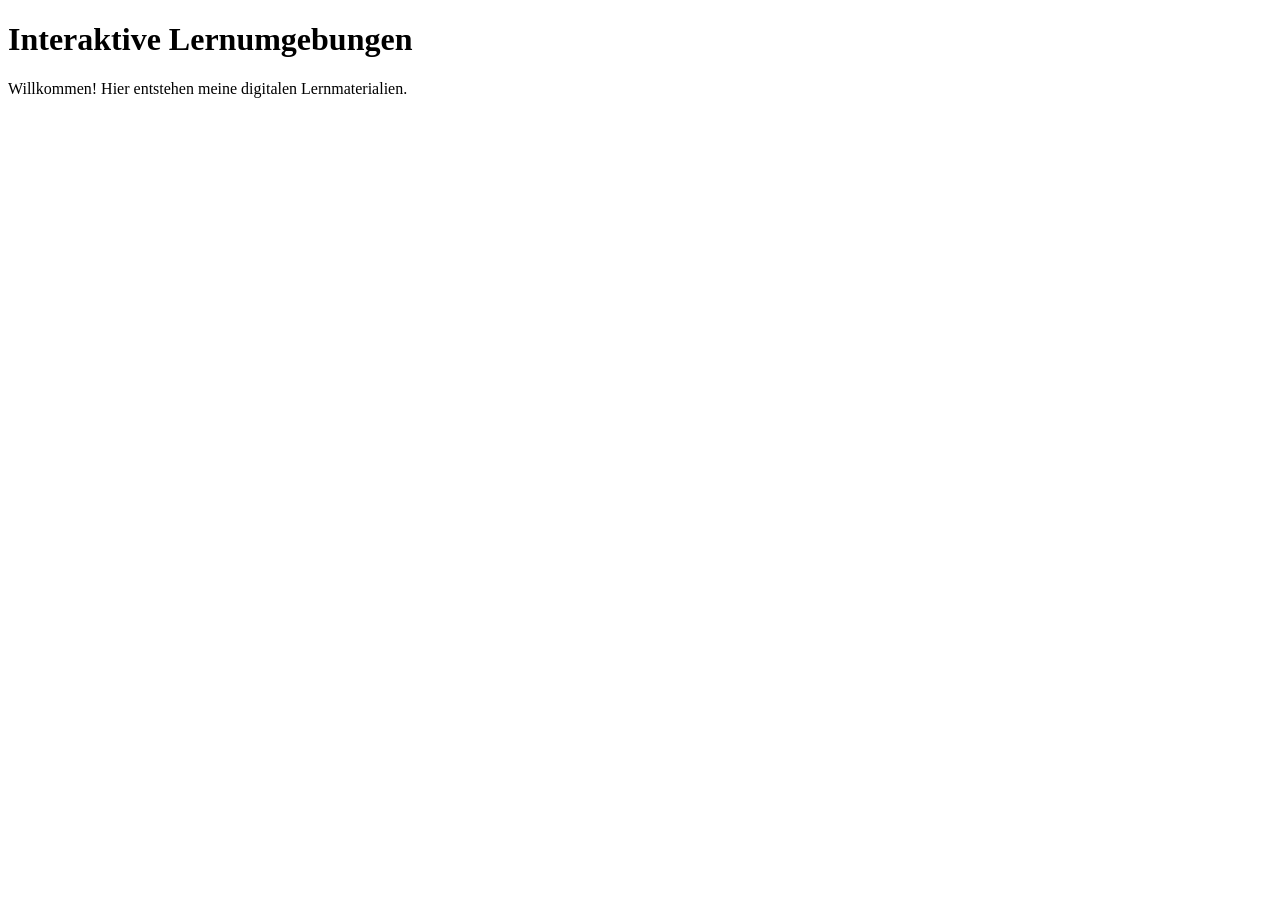
==== index.html @ cdef4839 "Add initial index.html for interactive learning site" ====
<!DOCTYPE html>
<html lang="de">
<head>
  <meta charset="UTF-8">
  <meta name="viewport" content="width=device-width, initial-scale=1.0">
  <title>Interaktive Lernumgebungen</title>
</head>
<body>
  <h1>Interaktive Lernumgebungen</h1>
  <p>Willkommen! Hier entstehen meine digitalen Lernmaterialien.</p>
</body>
</html>
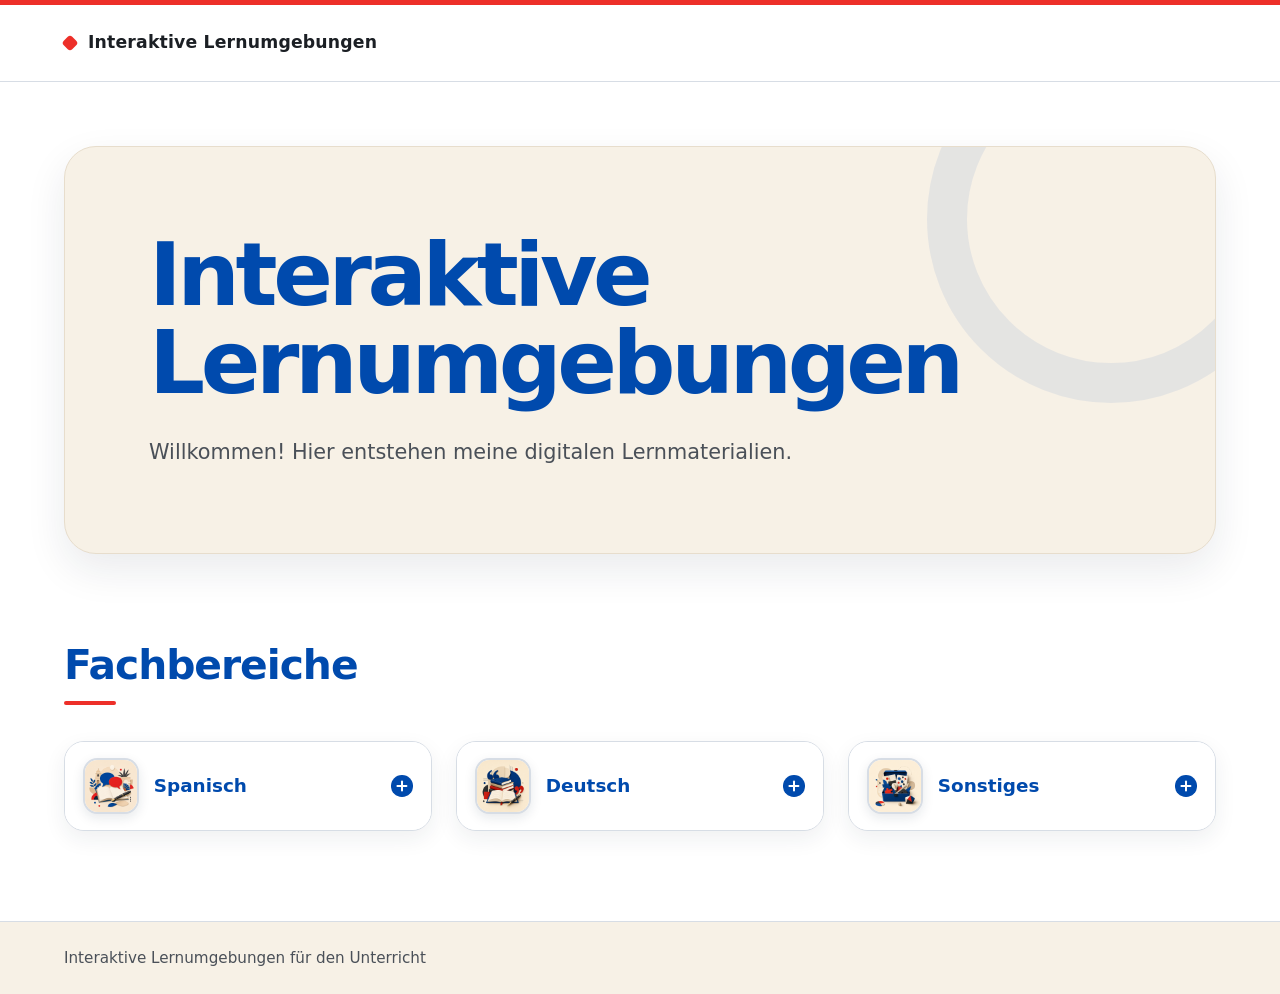
==== commit ae99969f: "Startseite gestalten und Fachbilder ergänzen" ====
--- a/index.html
+++ b/index.html
@@ -3,10 +3,488 @@
 <head>
   <meta charset="UTF-8">
   <meta name="viewport" content="width=device-width, initial-scale=1.0">
+  <meta name="description" content="Interaktive Lernumgebungen und digitale Lernmaterialien für den Unterricht.">
   <title>Interaktive Lernumgebungen</title>
+  <style>
+    :root {
+      color-scheme: light;
+      --blue: #004AAD;
+      --red: #ED2F29;
+      --white: #FFFFFF;
+      --beige: #F7F1E6;
+      --text: #1B1F24;
+      --text-soft: #4A5058;
+      --blue-soft: #EDF4FF;
+      --border: #D7DDE5;
+      --shadow: 0 16px 40px rgba(24, 37, 56, 0.09);
+      --shadow-small: 0 8px 22px rgba(24, 37, 56, 0.07);
+      --radius-large: 2rem;
+      --radius-medium: 1.25rem;
+      --page-width: 72rem;
+    }
+
+    *,
+    *::before,
+    *::after {
+      box-sizing: border-box;
+    }
+
+    html {
+      min-width: 20rem;
+      background: var(--white);
+      scroll-behavior: smooth;
+    }
+
+    body {
+      min-height: 100vh;
+      margin: 0;
+      color: var(--text);
+      background: var(--white);
+      font-family: ui-sans-serif, system-ui, -apple-system, BlinkMacSystemFont, "Segoe UI", sans-serif;
+      font-size: 1rem;
+      line-height: 1.6;
+      -webkit-font-smoothing: antialiased;
+    }
+
+    .skip-link {
+      position: fixed;
+      z-index: 10;
+      top: 0.75rem;
+      left: 0.75rem;
+      padding: 0.7rem 1rem;
+      border-radius: 0.6rem;
+      color: var(--white);
+      background: var(--blue);
+      font-weight: 700;
+      transform: translateY(-200%);
+    }
+
+    .skip-link:focus {
+      outline: 3px solid var(--red);
+      outline-offset: 3px;
+      transform: translateY(0);
+    }
+
+    .site-header {
+      border-top: 0.35rem solid var(--red);
+      border-bottom: 1px solid var(--border);
+      background: var(--white);
+    }
+
+    .header-inner,
+    main,
+    .footer-inner {
+      width: min(calc(100% - 2rem), var(--page-width));
+      margin-inline: auto;
+    }
+
+    .header-inner {
+      display: flex;
+      align-items: center;
+      min-height: 4.75rem;
+    }
+
+    .site-title {
+      display: flex;
+      align-items: center;
+      gap: 0.75rem;
+      margin: 0;
+      color: var(--text);
+      font-size: clamp(0.95rem, 2vw, 1.08rem);
+      font-weight: 750;
+      letter-spacing: 0.01em;
+    }
+
+    .site-title::before {
+      width: 0.75rem;
+      height: 0.75rem;
+      flex: 0 0 auto;
+      border-radius: 0.2rem;
+      background: var(--red);
+      content: "";
+      transform: rotate(45deg);
+    }
+
+    main {
+      padding-block: clamp(1.5rem, 5vw, 4.5rem) clamp(3.5rem, 7vw, 6rem);
+    }
+
+    .welcome {
+      position: relative;
+      isolation: isolate;
+      overflow: hidden;
+      padding: clamp(2rem, 7vw, 5.25rem);
+      border: 1px solid #E7DDCC;
+      border-radius: var(--radius-large);
+      background: var(--beige);
+      box-shadow: var(--shadow);
+    }
+
+    .welcome::after {
+      position: absolute;
+      z-index: -1;
+      top: -7rem;
+      right: -5rem;
+      width: clamp(13rem, 31vw, 23rem);
+      aspect-ratio: 1;
+      border: clamp(1.25rem, 3.5vw, 2.5rem) solid rgba(0, 74, 173, 0.08);
+      border-radius: 50%;
+      content: "";
+    }
+
+    h1,
+    h2,
+    h3,
+    p {
+      margin-top: 0;
+    }
+
+    h1 {
+      max-width: 13ch;
+      margin-bottom: 0;
+      color: var(--blue);
+      font-size: clamp(2.35rem, 8vw, 5.5rem);
+      font-weight: 780;
+      letter-spacing: -0.05em;
+      line-height: 1;
+      text-wrap: balance;
+    }
+
+    .welcome p {
+      max-width: 42rem;
+      margin: clamp(1.25rem, 3vw, 1.8rem) 0 0;
+      color: var(--text-soft);
+      font-size: clamp(1.08rem, 2.2vw, 1.3rem);
+    }
+
+    .subjects {
+      padding-top: clamp(3rem, 7vw, 5.5rem);
+      scroll-margin-top: 1rem;
+    }
+
+    .section-heading {
+      position: relative;
+      width: fit-content;
+      margin-bottom: clamp(1.5rem, 3vw, 2.25rem);
+      color: var(--blue);
+      font-size: clamp(1.75rem, 4vw, 2.55rem);
+      line-height: 1.15;
+      letter-spacing: -0.025em;
+    }
+
+    .section-heading::after {
+      display: block;
+      width: 3.25rem;
+      height: 0.25rem;
+      margin-top: 0.75rem;
+      border-radius: 999px;
+      background: var(--red);
+      content: "";
+    }
+
+    .subject-list {
+      display: grid;
+      grid-template-columns: repeat(auto-fit, minmax(min(100%, 18rem), 1fr));
+      align-items: start;
+      gap: clamp(1rem, 2.5vw, 1.5rem);
+    }
+
+    .subject {
+      overflow: hidden;
+      border: 1px solid var(--border);
+      border-radius: var(--radius-medium);
+      background: var(--white);
+      box-shadow: var(--shadow-small);
+    }
+
+    .subject[open] {
+      border-color: var(--blue);
+      box-shadow: 0 12px 30px rgba(0, 74, 173, 0.12);
+    }
+
+    .subject summary {
+      color: var(--blue);
+      background: var(--white);
+      font-size: 1.15rem;
+      font-weight: 750;
+      line-height: 1.3;
+      cursor: pointer;
+      -webkit-tap-highlight-color: transparent;
+    }
+
+    .summary-content {
+      display: grid;
+      grid-template-columns: auto 1fr auto;
+      align-items: center;
+      gap: 0.9rem;
+      min-height: 5.5rem;
+      padding: 1rem 1.15rem;
+    }
+
+    .subject summary::-webkit-details-marker {
+      display: none;
+    }
+
+    .subject summary::marker {
+      content: "";
+    }
+
+    .subject[open] summary {
+      background: var(--blue-soft);
+    }
+
+    .subject summary:focus-visible {
+      position: relative;
+      z-index: 1;
+      outline: 3px solid var(--blue);
+      outline-offset: -4px;
+      border-radius: calc(var(--radius-medium) - 0.2rem);
+    }
+
+    .subject-image {
+      display: block;
+      width: 3.5rem;
+      height: 3.5rem;
+      border: 2px solid var(--border);
+      border-radius: 0.9rem;
+      background: var(--beige);
+      box-shadow: 0 4px 12px rgba(24, 37, 56, 0.1);
+      object-fit: cover;
+      object-position: center;
+    }
+
+    .toggle-icon {
+      position: relative;
+      width: 1.35rem;
+      height: 1.35rem;
+      border-radius: 50%;
+      background: var(--blue);
+    }
+
+    .toggle-icon::before,
+    .toggle-icon::after {
+      position: absolute;
+      top: 50%;
+      left: 50%;
+      width: 0.7rem;
+      height: 2px;
+      border-radius: 999px;
+      background: var(--white);
+      content: "";
+      transform: translate(-50%, -50%);
+      transition: transform 180ms ease;
+    }
+
+    .toggle-icon::after {
+      transform: translate(-50%, -50%) rotate(90deg);
+    }
+
+    .subject[open] .toggle-icon::after {
+      transform: translate(-50%, -50%) rotate(0deg);
+    }
+
+    .subject-content {
+      padding: 1.25rem;
+      border-top: 1px solid var(--border);
+    }
+
+    .notice {
+      margin: 0;
+      padding: 1rem 1.1rem;
+      border-left: 0.3rem solid var(--red);
+      border-radius: 0 0.75rem 0.75rem 0;
+      color: var(--text);
+      background: var(--beige);
+    }
+
+    .course-list {
+      display: grid;
+      gap: 0.85rem;
+    }
+
+    .course {
+      padding: 1rem;
+      border: 1px solid var(--border);
+      border-radius: 0.9rem;
+      background: var(--white);
+    }
+
+    .course h3 {
+      margin-bottom: 0.65rem;
+      color: var(--blue);
+      font-size: 1.05rem;
+    }
+
+    .course .notice {
+      padding-block: 0.75rem;
+      font-size: 0.95rem;
+    }
+
+    .site-footer {
+      border-top: 1px solid var(--border);
+      background: var(--beige);
+    }
+
+    .footer-inner {
+      padding-block: 1.5rem;
+    }
+
+    .footer-inner p {
+      margin: 0;
+      color: var(--text-soft);
+      font-size: 0.95rem;
+    }
+
+    @media (hover: hover) {
+      .subject summary:hover {
+        background: var(--blue-soft);
+      }
+    }
+
+    @media (max-width: 34rem) {
+      .header-inner,
+      main,
+      .footer-inner {
+        width: min(calc(100% - 1.25rem), var(--page-width));
+      }
+
+      .welcome {
+        border-radius: 1.5rem;
+      }
+
+      .summary-content {
+        min-height: 5rem;
+      }
+    }
+
+    @media (prefers-reduced-motion: reduce) {
+      html {
+        scroll-behavior: auto;
+      }
+
+      *,
+      *::before,
+      *::after {
+        transition-duration: 0.01ms !important;
+        animation-duration: 0.01ms !important;
+        animation-iteration-count: 1 !important;
+      }
+    }
+
+    @media (prefers-contrast: more) {
+      :root {
+        --text-soft: #262B31;
+        --border: #68717C;
+      }
+
+      .subject,
+      .course,
+      .welcome {
+        border-width: 2px;
+      }
+
+      .subject summary:focus-visible {
+        outline-width: 4px;
+      }
+    }
+  </style>
 </head>
 <body>
-  <h1>Interaktive Lernumgebungen</h1>
-  <p>Willkommen! Hier entstehen meine digitalen Lernmaterialien.</p>
+  <a class="skip-link" href="#faecher">Zu den Fachbereichen</a>
+
+  <header class="site-header">
+    <div class="header-inner">
+      <p class="site-title">Interaktive Lernumgebungen</p>
+    </div>
+  </header>
+
+  <main>
+    <section class="welcome" aria-labelledby="page-title">
+      <h1 id="page-title">Interaktive Lernumgebungen</h1>
+      <p>Willkommen! Hier entstehen meine digitalen Lernmaterialien.</p>
+    </section>
+
+    <section class="subjects" id="faecher" aria-labelledby="subjects-heading">
+      <h2 class="section-heading" id="subjects-heading">Fachbereiche</h2>
+
+      <div class="subject-list">
+        <details class="subject">
+          <summary>
+            <span class="summary-content">
+              <img class="subject-image" src="assets/images/spanisch.png" alt="" aria-hidden="true" width="56" height="56">
+              <span>Spanisch</span>
+              <span class="toggle-icon" aria-hidden="true"></span>
+            </span>
+          </summary>
+          <div class="subject-content">
+            <div class="course-list">
+              <section class="course" aria-labelledby="course-spanisch-ef">
+                <h3 id="course-spanisch-ef">EF</h3>
+                <p class="notice">Materialien folgen</p>
+                <!-- Später hier Themen ergänzen; innerhalb der Themen folgen die Lernspiele. -->
+              </section>
+
+              <section class="course" aria-labelledby="course-spanisch-q1">
+                <h3 id="course-spanisch-q1">Q1</h3>
+                <p class="notice">Materialien folgen</p>
+                <!-- Später hier Themen ergänzen; innerhalb der Themen folgen die Lernspiele. -->
+              </section>
+
+              <!-- Weitere Jahrgänge oder Kurse für Spanisch hier ergänzen. -->
+            </div>
+          </div>
+        </details>
+
+        <details class="subject">
+          <summary>
+            <span class="summary-content">
+              <img class="subject-image" src="assets/images/deutsch.png" alt="" aria-hidden="true" width="56" height="56">
+              <span>Deutsch</span>
+              <span class="toggle-icon" aria-hidden="true"></span>
+            </span>
+          </summary>
+          <div class="subject-content">
+            <div class="course-list">
+              <section class="course" aria-labelledby="course-ef">
+                <h3 id="course-ef">EF</h3>
+                <p class="notice">Materialien folgen</p>
+                <!-- Später hier Themen ergänzen; innerhalb der Themen folgen die Lernspiele. -->
+              </section>
+
+              <section class="course" aria-labelledby="course-q1">
+                <h3 id="course-q1">Q1</h3>
+                <p class="notice">Materialien folgen</p>
+                <!-- Später hier Themen ergänzen; innerhalb der Themen folgen die Lernspiele. -->
+              </section>
+
+              <!-- Weitere Jahrgänge oder Kurse für Deutsch hier ergänzen. -->
+            </div>
+          </div>
+        </details>
+
+        <details class="subject">
+          <summary>
+            <span class="summary-content">
+              <img class="subject-image" src="assets/images/sonstiges.png" alt="" aria-hidden="true" width="56" height="56">
+              <span>Sonstiges</span>
+              <span class="toggle-icon" aria-hidden="true"></span>
+            </span>
+          </summary>
+          <div class="subject-content">
+            <p class="notice">Hier entstehen gerade neue Lernmaterialien.</p>
+            <!-- Später hier Kurse oder Sammlungen ergänzen. Darunter folgen Themen und Lernspiele. -->
+          </div>
+        </details>
+
+        <!-- Weitere Fachbereiche als details-Elemente innerhalb dieser Liste ergänzen. -->
+      </div>
+    </section>
+  </main>
+
+  <footer class="site-footer">
+    <div class="footer-inner">
+      <p>Interaktive Lernumgebungen für den Unterricht</p>
+    </div>
+  </footer>
 </body>
 </html>
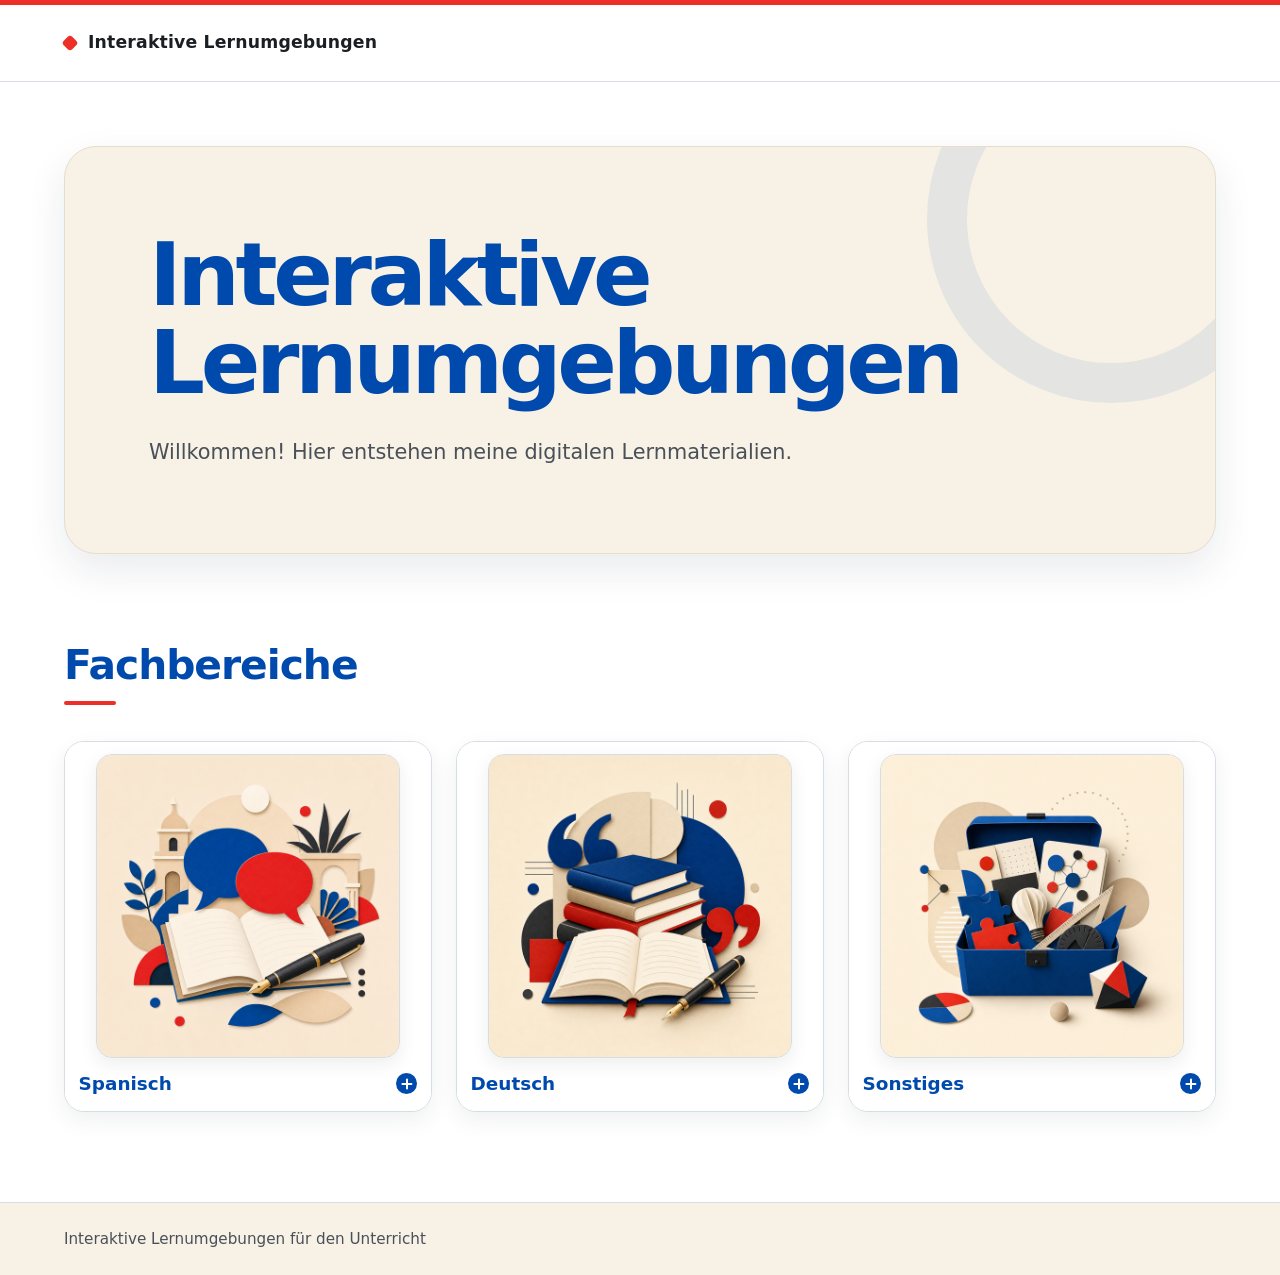
==== commit b505d264: "Fachbilder auf der Startseite vergrößern" ====
--- a/index.html
+++ b/index.html
@@ -184,7 +184,7 @@
 
     .subject-list {
       display: grid;
-      grid-template-columns: repeat(auto-fit, minmax(min(100%, 18rem), 1fr));
+      grid-template-columns: repeat(3, minmax(0, 1fr));
       align-items: start;
       gap: clamp(1rem, 2.5vw, 1.5rem);
     }
@@ -214,11 +214,18 @@
 
     .summary-content {
       display: grid;
-      grid-template-columns: auto 1fr auto;
+      grid-template-columns: minmax(0, 1fr) auto;
+      grid-template-areas:
+        "image image"
+        "name toggle";
       align-items: center;
-      gap: 0.9rem;
-      min-height: 5.5rem;
-      padding: 1rem 1.15rem;
+      column-gap: 1rem;
+      row-gap: 0.85rem;
+      padding: 0.75rem 0.85rem 1rem;
+    }
+
+    .summary-content > span:not(.toggle-icon) {
+      grid-area: name;
     }
 
     .subject summary::-webkit-details-marker {
@@ -242,18 +249,22 @@
     }
 
     .subject-image {
+      grid-area: image;
       display: block;
-      width: 3.5rem;
-      height: 3.5rem;
-      border: 2px solid var(--border);
-      border-radius: 0.9rem;
+      width: min(100%, 19rem);
+      height: auto;
+      aspect-ratio: 1;
+      margin-inline: auto;
+      border: 1px solid var(--border);
+      border-radius: 1rem;
       background: var(--beige);
-      box-shadow: 0 4px 12px rgba(24, 37, 56, 0.1);
-      object-fit: cover;
+      box-shadow: 0 6px 18px rgba(24, 37, 56, 0.08);
+      object-fit: contain;
       object-position: center;
     }
 
     .toggle-icon {
+      grid-area: toggle;
       position: relative;
       width: 1.35rem;
       height: 1.35rem;
@@ -320,6 +331,41 @@
       font-size: 0.95rem;
     }
 
+    .material-link {
+      display: block;
+      padding: 1rem;
+      border: 1px solid #D8C8B0;
+      border-radius: 0.85rem;
+      color: var(--text);
+      background: var(--beige);
+      font-weight: 750;
+      text-decoration: none;
+      box-shadow: 0 5px 14px rgba(24, 37, 56, 0.06);
+    }
+
+    .material-link strong {
+      display: block;
+      margin-bottom: 0.15rem;
+      color: var(--blue);
+      font-size: 1.05rem;
+    }
+
+    .material-link span {
+      color: var(--text-soft);
+      font-size: 0.92rem;
+      font-weight: 500;
+    }
+
+    .material-link:hover {
+      border-color: var(--blue);
+      background: var(--blue-soft);
+    }
+
+    .material-link:focus-visible {
+      outline: 3px solid var(--blue);
+      outline-offset: 3px;
+    }
+
     .site-footer {
       border-top: 1px solid var(--border);
       background: var(--beige);
@@ -338,6 +384,18 @@
     @media (hover: hover) {
       .subject summary:hover {
         background: var(--blue-soft);
+      }
+    }
+
+    @media (max-width: 58rem) {
+      .subject-list {
+        grid-template-columns: repeat(2, minmax(0, 1fr));
+      }
+    }
+
+    @media (max-width: 40rem) {
+      .subject-list {
+        grid-template-columns: minmax(0, 1fr);
       }
     }
 
@@ -353,7 +411,7 @@
       }
 
       .summary-content {
-        min-height: 5rem;
+        padding: 0.65rem 0.7rem 0.9rem;
       }
     }
 
@@ -420,8 +478,10 @@
             <div class="course-list">
               <section class="course" aria-labelledby="course-spanisch-ef">
                 <h3 id="course-spanisch-ef">EF</h3>
-                <p class="notice">Materialien folgen</p>
-                <!-- Später hier Themen ergänzen; innerhalb der Themen folgen die Lernspiele. -->
+                <a class="material-link" href="spanisch/ef/ser-und-estar/index.html">
+                  <strong>¿Ser o estar?</strong>
+                  <span>Interaktives Lernquiz · 15 Aufgaben</span>
+                </a>
               </section>
 
               <section class="course" aria-labelledby="course-spanisch-q1">
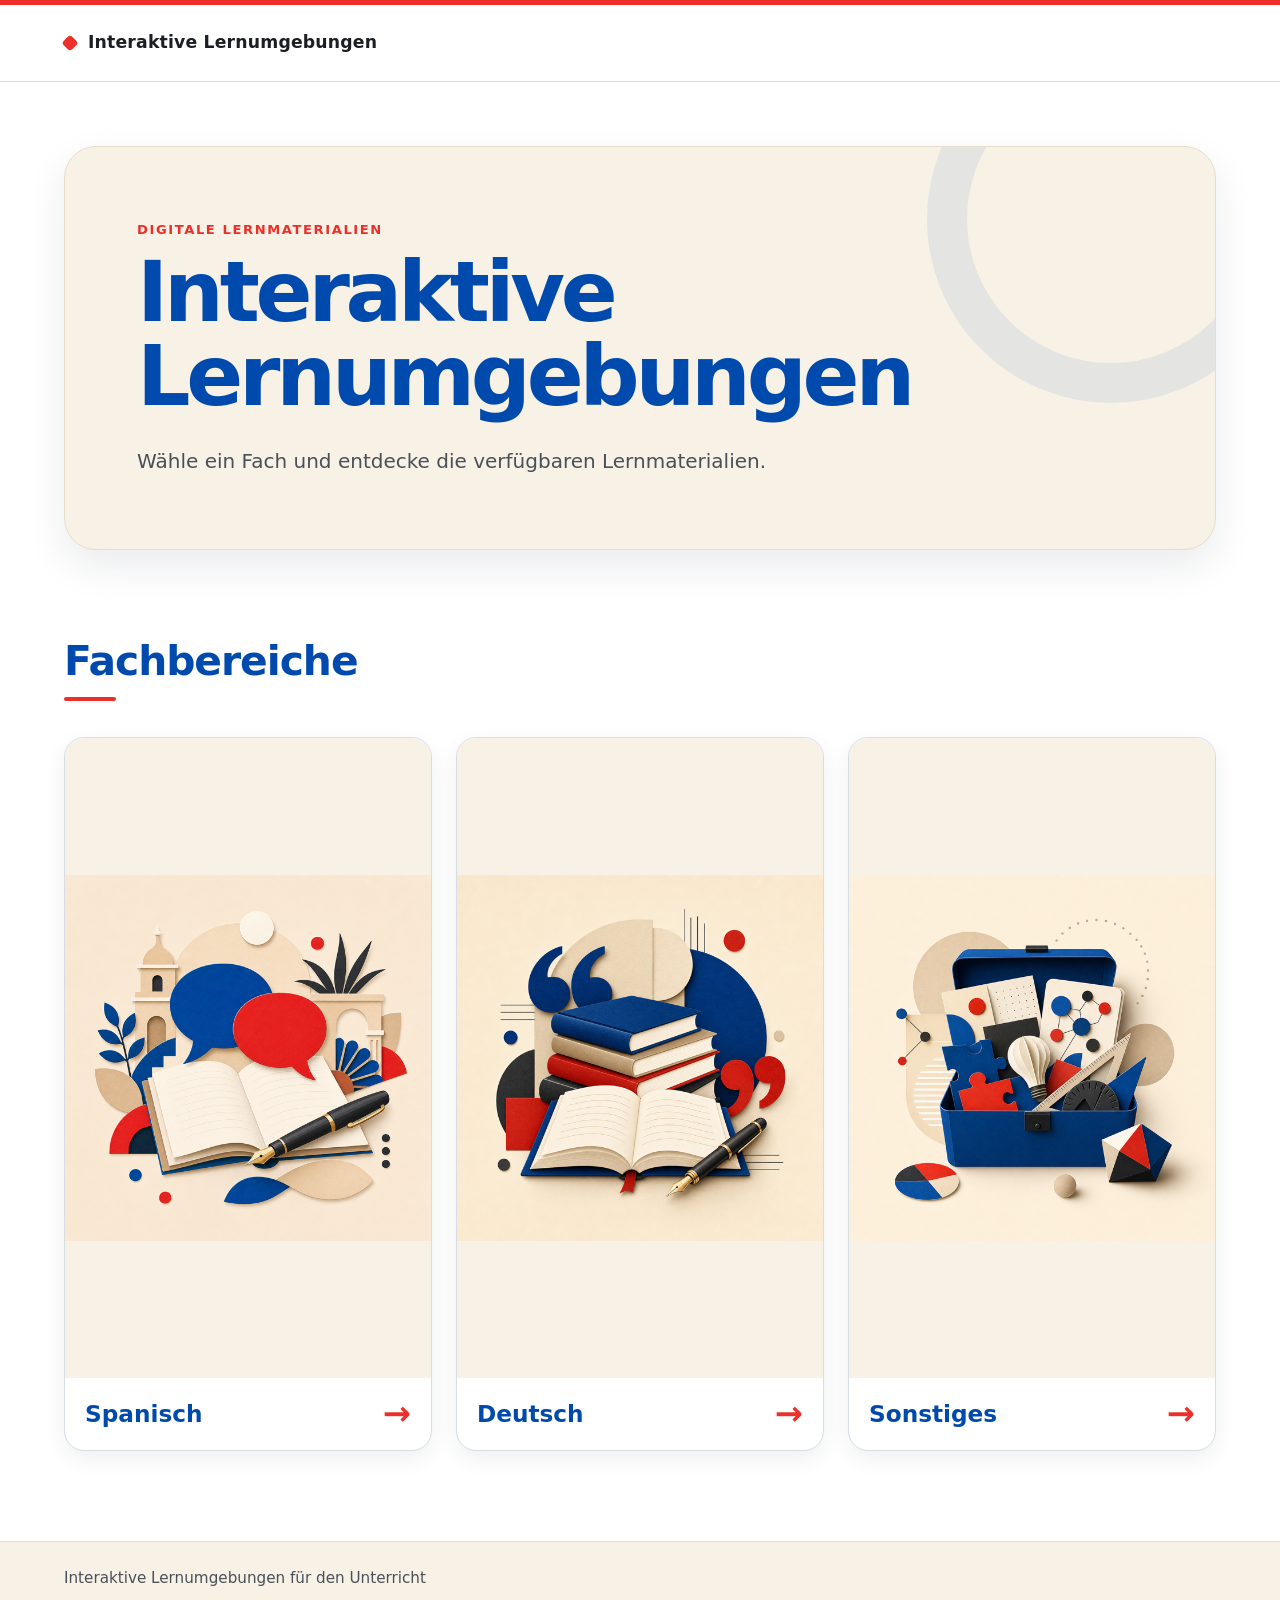
==== commit 8e91b28c: "Lernumgebungen nach Fächern und Jahrgangsstufen neu strukturieren Neue Übersichtsseiten für Spanisch" ====
--- a/index.html
+++ b/index.html
@@ -4,545 +4,47 @@
   <meta charset="UTF-8">
   <meta name="viewport" content="width=device-width, initial-scale=1.0">
   <meta name="description" content="Interaktive Lernumgebungen und digitale Lernmaterialien für den Unterricht.">
+  <meta name="robots" content="noindex, nofollow, noarchive">
   <title>Interaktive Lernumgebungen</title>
-  <style>
-    :root {
-      color-scheme: light;
-      --blue: #004AAD;
-      --red: #ED2F29;
-      --white: #FFFFFF;
-      --beige: #F7F1E6;
-      --text: #1B1F24;
-      --text-soft: #4A5058;
-      --blue-soft: #EDF4FF;
-      --border: #D7DDE5;
-      --shadow: 0 16px 40px rgba(24, 37, 56, 0.09);
-      --shadow-small: 0 8px 22px rgba(24, 37, 56, 0.07);
-      --radius-large: 2rem;
-      --radius-medium: 1.25rem;
-      --page-width: 72rem;
-    }
-
-    *,
-    *::before,
-    *::after {
-      box-sizing: border-box;
-    }
-
-    html {
-      min-width: 20rem;
-      background: var(--white);
-      scroll-behavior: smooth;
-    }
-
-    body {
-      min-height: 100vh;
-      margin: 0;
-      color: var(--text);
-      background: var(--white);
-      font-family: ui-sans-serif, system-ui, -apple-system, BlinkMacSystemFont, "Segoe UI", sans-serif;
-      font-size: 1rem;
-      line-height: 1.6;
-      -webkit-font-smoothing: antialiased;
-    }
-
-    .skip-link {
-      position: fixed;
-      z-index: 10;
-      top: 0.75rem;
-      left: 0.75rem;
-      padding: 0.7rem 1rem;
-      border-radius: 0.6rem;
-      color: var(--white);
-      background: var(--blue);
-      font-weight: 700;
-      transform: translateY(-200%);
-    }
-
-    .skip-link:focus {
-      outline: 3px solid var(--red);
-      outline-offset: 3px;
-      transform: translateY(0);
-    }
-
-    .site-header {
-      border-top: 0.35rem solid var(--red);
-      border-bottom: 1px solid var(--border);
-      background: var(--white);
-    }
-
-    .header-inner,
-    main,
-    .footer-inner {
-      width: min(calc(100% - 2rem), var(--page-width));
-      margin-inline: auto;
-    }
-
-    .header-inner {
-      display: flex;
-      align-items: center;
-      min-height: 4.75rem;
-    }
-
-    .site-title {
-      display: flex;
-      align-items: center;
-      gap: 0.75rem;
-      margin: 0;
-      color: var(--text);
-      font-size: clamp(0.95rem, 2vw, 1.08rem);
-      font-weight: 750;
-      letter-spacing: 0.01em;
-    }
-
-    .site-title::before {
-      width: 0.75rem;
-      height: 0.75rem;
-      flex: 0 0 auto;
-      border-radius: 0.2rem;
-      background: var(--red);
-      content: "";
-      transform: rotate(45deg);
-    }
-
-    main {
-      padding-block: clamp(1.5rem, 5vw, 4.5rem) clamp(3.5rem, 7vw, 6rem);
-    }
-
-    .welcome {
-      position: relative;
-      isolation: isolate;
-      overflow: hidden;
-      padding: clamp(2rem, 7vw, 5.25rem);
-      border: 1px solid #E7DDCC;
-      border-radius: var(--radius-large);
-      background: var(--beige);
-      box-shadow: var(--shadow);
-    }
-
-    .welcome::after {
-      position: absolute;
-      z-index: -1;
-      top: -7rem;
-      right: -5rem;
-      width: clamp(13rem, 31vw, 23rem);
-      aspect-ratio: 1;
-      border: clamp(1.25rem, 3.5vw, 2.5rem) solid rgba(0, 74, 173, 0.08);
-      border-radius: 50%;
-      content: "";
-    }
-
-    h1,
-    h2,
-    h3,
-    p {
-      margin-top: 0;
-    }
-
-    h1 {
-      max-width: 13ch;
-      margin-bottom: 0;
-      color: var(--blue);
-      font-size: clamp(2.35rem, 8vw, 5.5rem);
-      font-weight: 780;
-      letter-spacing: -0.05em;
-      line-height: 1;
-      text-wrap: balance;
-    }
-
-    .welcome p {
-      max-width: 42rem;
-      margin: clamp(1.25rem, 3vw, 1.8rem) 0 0;
-      color: var(--text-soft);
-      font-size: clamp(1.08rem, 2.2vw, 1.3rem);
-    }
-
-    .subjects {
-      padding-top: clamp(3rem, 7vw, 5.5rem);
-      scroll-margin-top: 1rem;
-    }
-
-    .section-heading {
-      position: relative;
-      width: fit-content;
-      margin-bottom: clamp(1.5rem, 3vw, 2.25rem);
-      color: var(--blue);
-      font-size: clamp(1.75rem, 4vw, 2.55rem);
-      line-height: 1.15;
-      letter-spacing: -0.025em;
-    }
-
-    .section-heading::after {
-      display: block;
-      width: 3.25rem;
-      height: 0.25rem;
-      margin-top: 0.75rem;
-      border-radius: 999px;
-      background: var(--red);
-      content: "";
-    }
-
-    .subject-list {
-      display: grid;
-      grid-template-columns: repeat(3, minmax(0, 1fr));
-      align-items: start;
-      gap: clamp(1rem, 2.5vw, 1.5rem);
-    }
-
-    .subject {
-      overflow: hidden;
-      border: 1px solid var(--border);
-      border-radius: var(--radius-medium);
-      background: var(--white);
-      box-shadow: var(--shadow-small);
-    }
-
-    .subject[open] {
-      border-color: var(--blue);
-      box-shadow: 0 12px 30px rgba(0, 74, 173, 0.12);
-    }
-
-    .subject summary {
-      color: var(--blue);
-      background: var(--white);
-      font-size: 1.15rem;
-      font-weight: 750;
-      line-height: 1.3;
-      cursor: pointer;
-      -webkit-tap-highlight-color: transparent;
-    }
-
-    .summary-content {
-      display: grid;
-      grid-template-columns: minmax(0, 1fr) auto;
-      grid-template-areas:
-        "image image"
-        "name toggle";
-      align-items: center;
-      column-gap: 1rem;
-      row-gap: 0.85rem;
-      padding: 0.75rem 0.85rem 1rem;
-    }
-
-    .summary-content > span:not(.toggle-icon) {
-      grid-area: name;
-    }
-
-    .subject summary::-webkit-details-marker {
-      display: none;
-    }
-
-    .subject summary::marker {
-      content: "";
-    }
-
-    .subject[open] summary {
-      background: var(--blue-soft);
-    }
-
-    .subject summary:focus-visible {
-      position: relative;
-      z-index: 1;
-      outline: 3px solid var(--blue);
-      outline-offset: -4px;
-      border-radius: calc(var(--radius-medium) - 0.2rem);
-    }
-
-    .subject-image {
-      grid-area: image;
-      display: block;
-      width: min(100%, 19rem);
-      height: auto;
-      aspect-ratio: 1;
-      margin-inline: auto;
-      border: 1px solid var(--border);
-      border-radius: 1rem;
-      background: var(--beige);
-      box-shadow: 0 6px 18px rgba(24, 37, 56, 0.08);
-      object-fit: contain;
-      object-position: center;
-    }
-
-    .toggle-icon {
-      grid-area: toggle;
-      position: relative;
-      width: 1.35rem;
-      height: 1.35rem;
-      border-radius: 50%;
-      background: var(--blue);
-    }
-
-    .toggle-icon::before,
-    .toggle-icon::after {
-      position: absolute;
-      top: 50%;
-      left: 50%;
-      width: 0.7rem;
-      height: 2px;
-      border-radius: 999px;
-      background: var(--white);
-      content: "";
-      transform: translate(-50%, -50%);
-      transition: transform 180ms ease;
-    }
-
-    .toggle-icon::after {
-      transform: translate(-50%, -50%) rotate(90deg);
-    }
-
-    .subject[open] .toggle-icon::after {
-      transform: translate(-50%, -50%) rotate(0deg);
-    }
-
-    .subject-content {
-      padding: 1.25rem;
-      border-top: 1px solid var(--border);
-    }
-
-    .notice {
-      margin: 0;
-      padding: 1rem 1.1rem;
-      border-left: 0.3rem solid var(--red);
-      border-radius: 0 0.75rem 0.75rem 0;
-      color: var(--text);
-      background: var(--beige);
-    }
-
-    .course-list {
-      display: grid;
-      gap: 0.85rem;
-    }
-
-    .course {
-      padding: 1rem;
-      border: 1px solid var(--border);
-      border-radius: 0.9rem;
-      background: var(--white);
-    }
-
-    .course h3 {
-      margin-bottom: 0.65rem;
-      color: var(--blue);
-      font-size: 1.05rem;
-    }
-
-    .course .notice {
-      padding-block: 0.75rem;
-      font-size: 0.95rem;
-    }
-
-    .material-link {
-      display: block;
-      padding: 1rem;
-      border: 1px solid #D8C8B0;
-      border-radius: 0.85rem;
-      color: var(--text);
-      background: var(--beige);
-      font-weight: 750;
-      text-decoration: none;
-      box-shadow: 0 5px 14px rgba(24, 37, 56, 0.06);
-    }
-
-    .material-link strong {
-      display: block;
-      margin-bottom: 0.15rem;
-      color: var(--blue);
-      font-size: 1.05rem;
-    }
-
-    .material-link span {
-      color: var(--text-soft);
-      font-size: 0.92rem;
-      font-weight: 500;
-    }
-
-    .material-link:hover {
-      border-color: var(--blue);
-      background: var(--blue-soft);
-    }
-
-    .material-link:focus-visible {
-      outline: 3px solid var(--blue);
-      outline-offset: 3px;
-    }
-
-    .site-footer {
-      border-top: 1px solid var(--border);
-      background: var(--beige);
-    }
-
-    .footer-inner {
-      padding-block: 1.5rem;
-    }
-
-    .footer-inner p {
-      margin: 0;
-      color: var(--text-soft);
-      font-size: 0.95rem;
-    }
-
-    @media (hover: hover) {
-      .subject summary:hover {
-        background: var(--blue-soft);
-      }
-    }
-
-    @media (max-width: 58rem) {
-      .subject-list {
-        grid-template-columns: repeat(2, minmax(0, 1fr));
-      }
-    }
-
-    @media (max-width: 40rem) {
-      .subject-list {
-        grid-template-columns: minmax(0, 1fr);
-      }
-    }
-
-    @media (max-width: 34rem) {
-      .header-inner,
-      main,
-      .footer-inner {
-        width: min(calc(100% - 1.25rem), var(--page-width));
-      }
-
-      .welcome {
-        border-radius: 1.5rem;
-      }
-
-      .summary-content {
-        padding: 0.65rem 0.7rem 0.9rem;
-      }
-    }
-
-    @media (prefers-reduced-motion: reduce) {
-      html {
-        scroll-behavior: auto;
-      }
-
-      *,
-      *::before,
-      *::after {
-        transition-duration: 0.01ms !important;
-        animation-duration: 0.01ms !important;
-        animation-iteration-count: 1 !important;
-      }
-    }
-
-    @media (prefers-contrast: more) {
-      :root {
-        --text-soft: #262B31;
-        --border: #68717C;
-      }
-
-      .subject,
-      .course,
-      .welcome {
-        border-width: 2px;
-      }
-
-      .subject summary:focus-visible {
-        outline-width: 4px;
-      }
-    }
-  </style>
+  <link rel="stylesheet" href="assets/styles.css">
 </head>
 <body>
   <a class="skip-link" href="#faecher">Zu den Fachbereichen</a>
 
   <header class="site-header">
-    <div class="header-inner">
+    <div class="page-width header-inner">
       <p class="site-title">Interaktive Lernumgebungen</p>
     </div>
   </header>
 
-  <main>
-    <section class="welcome" aria-labelledby="page-title">
+  <main class="page-width">
+    <section class="page-intro home-intro" aria-labelledby="page-title">
+      <p class="eyebrow">Digitale Lernmaterialien</p>
       <h1 id="page-title">Interaktive Lernumgebungen</h1>
-      <p>Willkommen! Hier entstehen meine digitalen Lernmaterialien.</p>
+      <p class="intro-text">Wähle ein Fach und entdecke die verfügbaren Lernmaterialien.</p>
     </section>
 
-    <section class="subjects" id="faecher" aria-labelledby="subjects-heading">
+    <section class="overview" id="faecher" aria-labelledby="subjects-heading">
       <h2 class="section-heading" id="subjects-heading">Fachbereiche</h2>
-
-      <div class="subject-list">
-        <details class="subject">
-          <summary>
-            <span class="summary-content">
-              <img class="subject-image" src="assets/images/spanisch.png" alt="" aria-hidden="true" width="56" height="56">
-              <span>Spanisch</span>
-              <span class="toggle-icon" aria-hidden="true"></span>
-            </span>
-          </summary>
-          <div class="subject-content">
-            <div class="course-list">
-              <section class="course" aria-labelledby="course-spanisch-ef">
-                <h3 id="course-spanisch-ef">EF</h3>
-                <a class="material-link" href="spanisch/ef/ser-und-estar/index.html">
-                  <strong>¿Ser o estar?</strong>
-                  <span>Interaktives Lernquiz · 15 Aufgaben</span>
-                </a>
-              </section>
-
-              <section class="course" aria-labelledby="course-spanisch-q1">
-                <h3 id="course-spanisch-q1">Q1</h3>
-                <p class="notice">Materialien folgen</p>
-                <!-- Später hier Themen ergänzen; innerhalb der Themen folgen die Lernspiele. -->
-              </section>
-
-              <!-- Weitere Jahrgänge oder Kurse für Spanisch hier ergänzen. -->
-            </div>
-          </div>
-        </details>
-
-        <details class="subject">
-          <summary>
-            <span class="summary-content">
-              <img class="subject-image" src="assets/images/deutsch.png" alt="" aria-hidden="true" width="56" height="56">
-              <span>Deutsch</span>
-              <span class="toggle-icon" aria-hidden="true"></span>
-            </span>
-          </summary>
-          <div class="subject-content">
-            <div class="course-list">
-              <section class="course" aria-labelledby="course-ef">
-                <h3 id="course-ef">EF</h3>
-                <p class="notice">Materialien folgen</p>
-                <!-- Später hier Themen ergänzen; innerhalb der Themen folgen die Lernspiele. -->
-              </section>
-
-              <section class="course" aria-labelledby="course-q1">
-                <h3 id="course-q1">Q1</h3>
-                <p class="notice">Materialien folgen</p>
-                <!-- Später hier Themen ergänzen; innerhalb der Themen folgen die Lernspiele. -->
-              </section>
-
-              <!-- Weitere Jahrgänge oder Kurse für Deutsch hier ergänzen. -->
-            </div>
-          </div>
-        </details>
-
-        <details class="subject">
-          <summary>
-            <span class="summary-content">
-              <img class="subject-image" src="assets/images/sonstiges.png" alt="" aria-hidden="true" width="56" height="56">
-              <span>Sonstiges</span>
-              <span class="toggle-icon" aria-hidden="true"></span>
-            </span>
-          </summary>
-          <div class="subject-content">
-            <p class="notice">Hier entstehen gerade neue Lernmaterialien.</p>
-            <!-- Später hier Kurse oder Sammlungen ergänzen. Darunter folgen Themen und Lernspiele. -->
-          </div>
-        </details>
-
-        <!-- Weitere Fachbereiche als details-Elemente innerhalb dieser Liste ergänzen. -->
+      <div class="card-grid card-grid-three">
+        <a class="image-card" href="spanisch/index.html">
+          <img src="assets/images/spanisch.png" alt="" width="640" height="640">
+          <span class="card-label">Spanisch <span aria-hidden="true">→</span></span>
+        </a>
+        <a class="image-card" href="deutsch/index.html">
+          <img src="assets/images/deutsch.png" alt="" width="640" height="640">
+          <span class="card-label">Deutsch <span aria-hidden="true">→</span></span>
+        </a>
+        <a class="image-card" href="sonstiges/index.html">
+          <img src="assets/images/sonstiges.png" alt="" width="640" height="640">
+          <span class="card-label">Sonstiges <span aria-hidden="true">→</span></span>
+        </a>
       </div>
     </section>
   </main>
 
   <footer class="site-footer">
-    <div class="footer-inner">
+    <div class="page-width footer-inner">
       <p>Interaktive Lernumgebungen für den Unterricht</p>
     </div>
   </footer>
--- a/assets/styles.css
+++ b/assets/styles.css
@@ -0,0 +1,466 @@
+:root {
+  color-scheme: light;
+  --blue: #004AAD;
+  --red: #ED2F29;
+  --white: #FFFFFF;
+  --beige: #F7F1E6;
+  --text: #1B1F24;
+  --text-soft: #4A5058;
+  --blue-soft: #EDF4FF;
+  --border: #D7DDE5;
+  --shadow: 0 16px 40px rgba(24, 37, 56, 0.09);
+  --shadow-small: 0 8px 22px rgba(24, 37, 56, 0.07);
+  --radius-large: 2rem;
+  --radius-medium: 1.25rem;
+  --page-width: 72rem;
+}
+
+*,
+*::before,
+*::after {
+  box-sizing: border-box;
+}
+
+html {
+  min-width: 20rem;
+  background: var(--white);
+  scroll-behavior: smooth;
+}
+
+body {
+  min-height: 100vh;
+  margin: 0;
+  color: var(--text);
+  background: var(--white);
+  font-family: ui-sans-serif, system-ui, -apple-system, BlinkMacSystemFont, "Segoe UI", sans-serif;
+  font-size: 1rem;
+  line-height: 1.6;
+  -webkit-font-smoothing: antialiased;
+}
+
+a {
+  color: inherit;
+}
+
+.page-width {
+  width: min(calc(100% - 2rem), var(--page-width));
+  margin-inline: auto;
+}
+
+.skip-link {
+  position: fixed;
+  z-index: 10;
+  top: 0.75rem;
+  left: 0.75rem;
+  padding: 0.7rem 1rem;
+  border-radius: 0.6rem;
+  color: var(--white);
+  background: var(--blue);
+  font-weight: 700;
+  transform: translateY(-200%);
+}
+
+.skip-link:focus {
+  outline: 3px solid var(--red);
+  outline-offset: 3px;
+  transform: translateY(0);
+}
+
+.site-header {
+  border-top: 0.35rem solid var(--red);
+  border-bottom: 1px solid var(--border);
+  background: var(--white);
+}
+
+.header-inner {
+  display: flex;
+  align-items: center;
+  min-height: 4.75rem;
+}
+
+.site-title {
+  display: flex;
+  align-items: center;
+  gap: 0.75rem;
+  margin: 0;
+  color: var(--text);
+  font-size: clamp(0.95rem, 2vw, 1.08rem);
+  font-weight: 750;
+  letter-spacing: 0.01em;
+}
+
+.site-title::before {
+  width: 0.75rem;
+  height: 0.75rem;
+  flex: 0 0 auto;
+  border-radius: 0.2rem;
+  background: var(--red);
+  content: "";
+  transform: rotate(45deg);
+}
+
+main {
+  padding-block: clamp(1.5rem, 5vw, 4.5rem) clamp(3.5rem, 7vw, 6rem);
+}
+
+h1,
+h2,
+h3,
+p {
+  margin-top: 0;
+}
+
+.page-intro {
+  position: relative;
+  isolation: isolate;
+  overflow: hidden;
+  display: grid;
+  grid-template-columns: minmax(0, 1fr) minmax(12rem, 22rem);
+  align-items: center;
+  gap: clamp(1.5rem, 5vw, 4rem);
+  padding: clamp(2rem, 6vw, 4.5rem);
+  border: 1px solid #E7DDCC;
+  border-radius: var(--radius-large);
+  background: var(--beige);
+  box-shadow: var(--shadow);
+}
+
+.page-intro::after {
+  position: absolute;
+  z-index: -1;
+  top: -7rem;
+  right: -5rem;
+  width: clamp(13rem, 31vw, 23rem);
+  aspect-ratio: 1;
+  border: clamp(1.25rem, 3.5vw, 2.5rem) solid rgba(0, 74, 173, 0.08);
+  border-radius: 50%;
+  content: "";
+}
+
+.home-intro {
+  display: block;
+}
+
+.page-intro h1 {
+  max-width: 14ch;
+  margin-bottom: 0;
+  color: var(--blue);
+  font-size: clamp(2.35rem, 7vw, 5.25rem);
+  font-weight: 780;
+  letter-spacing: -0.05em;
+  line-height: 1;
+  text-wrap: balance;
+}
+
+.eyebrow {
+  margin-bottom: 0.65rem;
+  color: var(--red);
+  font-size: 0.82rem;
+  font-weight: 850;
+  letter-spacing: 0.12em;
+  text-transform: uppercase;
+}
+
+.intro-text {
+  max-width: 42rem;
+  margin: clamp(1.15rem, 3vw, 1.65rem) 0 0;
+  color: var(--text-soft);
+  font-size: clamp(1.05rem, 2.2vw, 1.25rem);
+}
+
+.intro-image {
+  display: block;
+  width: 100%;
+  aspect-ratio: 1;
+  border: 1px solid var(--border);
+  border-radius: 1.25rem;
+  background: var(--white);
+  box-shadow: var(--shadow-small);
+  object-fit: contain;
+}
+
+.breadcrumbs {
+  display: flex;
+  flex-wrap: wrap;
+  gap: 0.45rem;
+  margin-bottom: 1rem;
+  color: var(--text-soft);
+  font-size: 0.95rem;
+}
+
+.breadcrumbs a {
+  color: var(--blue);
+  font-weight: 700;
+  text-underline-offset: 0.2em;
+}
+
+.breadcrumbs span[aria-hidden="true"] {
+  color: #8A929C;
+}
+
+.overview {
+  padding-top: clamp(3rem, 7vw, 5.5rem);
+  scroll-margin-top: 1rem;
+}
+
+.section-heading {
+  position: relative;
+  width: fit-content;
+  margin-bottom: clamp(1.5rem, 3vw, 2.25rem);
+  color: var(--blue);
+  font-size: clamp(1.75rem, 4vw, 2.55rem);
+  line-height: 1.15;
+  letter-spacing: -0.025em;
+}
+
+.section-heading::after {
+  display: block;
+  width: 3.25rem;
+  height: 0.25rem;
+  margin-top: 0.75rem;
+  border-radius: 999px;
+  background: var(--red);
+  content: "";
+}
+
+.card-grid {
+  display: grid;
+  grid-template-columns: repeat(2, minmax(0, 1fr));
+  gap: clamp(1rem, 2.5vw, 1.5rem);
+}
+
+.card-grid-three {
+  grid-template-columns: repeat(3, minmax(0, 1fr));
+}
+
+.image-card,
+.stage-card,
+.material-card {
+  overflow: hidden;
+  border: 1px solid var(--border);
+  border-radius: var(--radius-medium);
+  background: var(--white);
+  box-shadow: var(--shadow-small);
+  text-decoration: none;
+  transition: border-color 160ms ease, box-shadow 160ms ease, transform 160ms ease;
+}
+
+.image-card {
+  display: flex;
+  min-height: 100%;
+  flex-direction: column;
+}
+
+.image-card img {
+  display: block;
+  width: 100%;
+  aspect-ratio: 1;
+  background: var(--beige);
+  object-fit: contain;
+}
+
+.card-label {
+  display: flex;
+  align-items: center;
+  justify-content: space-between;
+  gap: 1rem;
+  padding: 1.1rem 1.25rem;
+  color: var(--blue);
+  font-size: clamp(1.2rem, 2.5vw, 1.45rem);
+  font-weight: 800;
+}
+
+.card-label span {
+  color: var(--red);
+  font-size: 1.45em;
+  line-height: 1;
+}
+
+.stage-card {
+  display: flex;
+  min-height: 12rem;
+  flex-direction: column;
+  justify-content: space-between;
+  padding: clamp(1.5rem, 4vw, 2.5rem);
+  border-top: 0.35rem solid var(--red);
+}
+
+.stage-card h3 {
+  margin-bottom: 0.5rem;
+  color: var(--blue);
+  font-size: clamp(2rem, 5vw, 3.2rem);
+  line-height: 1;
+}
+
+.stage-card p {
+  margin-bottom: 1.5rem;
+  color: var(--text-soft);
+}
+
+.card-action {
+  color: var(--blue);
+  font-weight: 800;
+}
+
+.material-card {
+  display: grid;
+  grid-template-columns: minmax(15rem, 0.8fr) minmax(0, 1.2fr);
+  min-height: 20rem;
+}
+
+.material-card img {
+  display: block;
+  width: 100%;
+  height: 100%;
+  min-height: 18rem;
+  object-fit: cover;
+}
+
+.material-copy {
+  display: flex;
+  flex-direction: column;
+  justify-content: center;
+  align-items: flex-start;
+  padding: clamp(1.5rem, 5vw, 3.5rem);
+}
+
+.material-copy h3 {
+  margin-bottom: 0.75rem;
+  color: var(--blue);
+  font-size: clamp(2rem, 5vw, 3.5rem);
+  line-height: 1;
+  letter-spacing: -0.04em;
+}
+
+.material-copy p {
+  max-width: 34rem;
+  margin-bottom: 1.5rem;
+  color: var(--text-soft);
+  font-size: 1.05rem;
+}
+
+.button-label {
+  display: inline-flex;
+  align-items: center;
+  justify-content: center;
+  min-height: 3rem;
+  padding: 0.7rem 1.2rem;
+  border-radius: 999px;
+  color: var(--white);
+  background: var(--blue);
+  font-weight: 800;
+}
+
+.image-card:hover,
+.stage-card:hover,
+.material-card:hover {
+  border-color: var(--blue);
+  box-shadow: 0 14px 34px rgba(0, 74, 173, 0.15);
+  transform: translateY(-0.2rem);
+}
+
+.image-card:focus-visible,
+.stage-card:focus-visible,
+.material-card:focus-visible,
+.breadcrumbs a:focus-visible {
+  outline: 3px solid var(--blue);
+  outline-offset: 4px;
+}
+
+.empty-state {
+  padding: clamp(1.5rem, 5vw, 3rem);
+  border: 1px solid #E7DDCC;
+  border-left: 0.4rem solid var(--red);
+  border-radius: var(--radius-medium);
+  background: var(--beige);
+  box-shadow: var(--shadow-small);
+}
+
+.empty-state h2 {
+  margin-bottom: 0.55rem;
+  color: var(--blue);
+  font-size: clamp(1.5rem, 4vw, 2.2rem);
+}
+
+.empty-state p {
+  margin-bottom: 0;
+  color: var(--text-soft);
+  font-size: 1.05rem;
+}
+
+.site-footer {
+  border-top: 1px solid var(--border);
+  background: var(--beige);
+}
+
+.footer-inner {
+  padding-block: 1.5rem;
+}
+
+.footer-inner p {
+  margin: 0;
+  color: var(--text-soft);
+  font-size: 0.95rem;
+}
+
+@media (max-width: 58rem) {
+  .card-grid-three {
+    grid-template-columns: repeat(2, minmax(0, 1fr));
+  }
+}
+
+@media (max-width: 44rem) {
+  .page-intro,
+  .card-grid,
+  .card-grid-three,
+  .material-card {
+    grid-template-columns: minmax(0, 1fr);
+  }
+
+  .intro-image {
+    width: min(100%, 18rem);
+  }
+
+  .material-card img {
+    height: auto;
+    min-height: 0;
+    aspect-ratio: 3 / 2;
+  }
+}
+
+@media (max-width: 34rem) {
+  .page-width {
+    width: min(calc(100% - 1.25rem), var(--page-width));
+  }
+
+  .page-intro {
+    border-radius: 1.5rem;
+  }
+}
+
+@media (prefers-reduced-motion: reduce) {
+  html {
+    scroll-behavior: auto;
+  }
+
+  *,
+  *::before,
+  *::after {
+    transition-duration: 0.01ms !important;
+  }
+}
+
+@media (prefers-contrast: more) {
+  :root {
+    --text-soft: #262B31;
+    --border: #68717C;
+  }
+
+  .image-card,
+  .stage-card,
+  .material-card,
+  .page-intro,
+  .empty-state {
+    border-width: 2px;
+  }
+}
